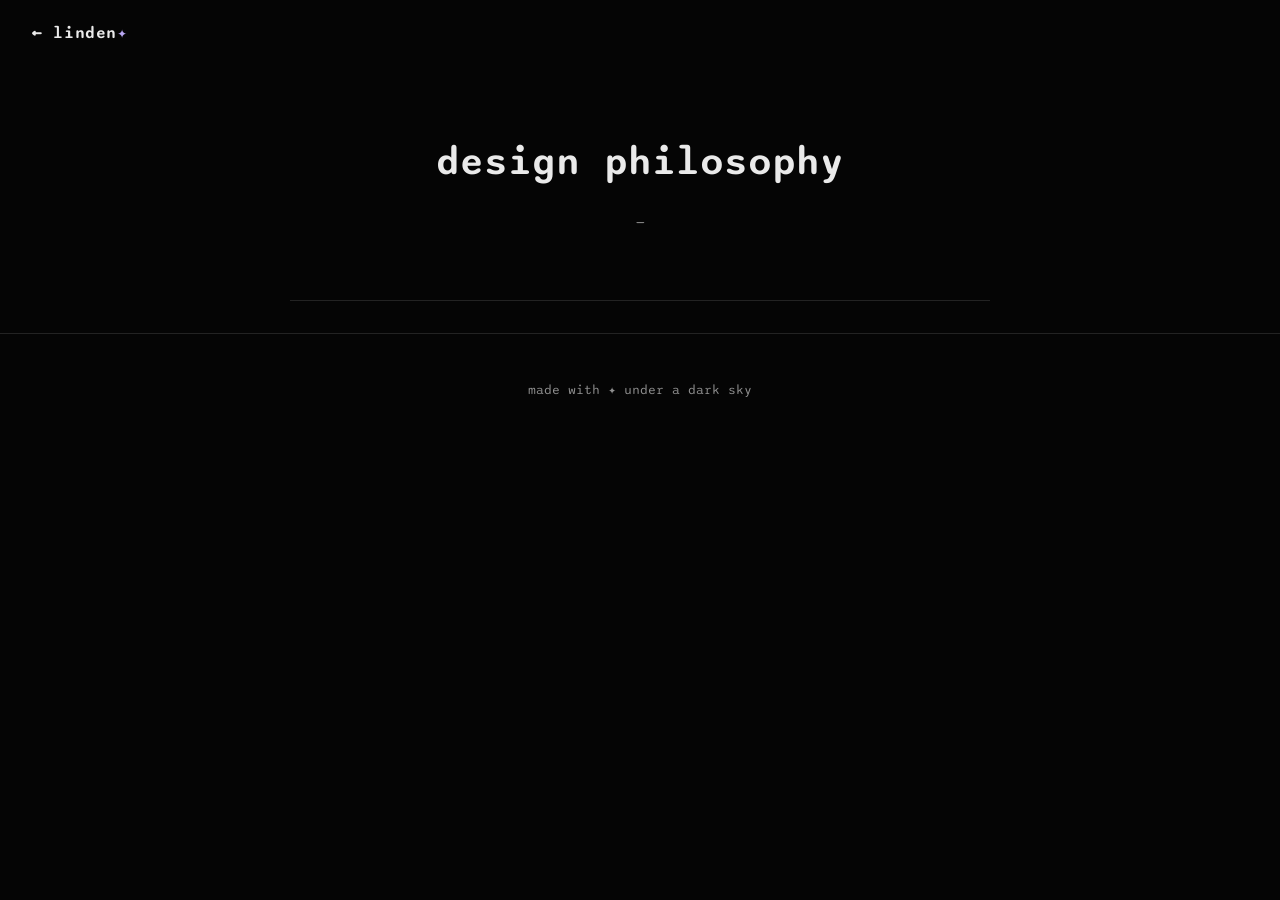
==== design-philosophy.html @ afd8b371 "portfolio base" ====
<!DOCTYPE html>
<html lang="en">
<head>
  <meta charset="UTF-8">
  <meta name="viewport" content="width=device-width, initial-scale=1.0">
  <title>design philosophy — linden</title>
  <link rel="preconnect" href="https://fonts.googleapis.com">
  <link rel="preconnect" href="https://fonts.gstatic.com" crossorigin>
  <link href="https://fonts.googleapis.com/css2?family=Sono:ital,wght,MONO@0,200..800,0..1&display=swap" rel="stylesheet">
  <link rel="stylesheet" href="style.css">
</head>
<body>

  <header class="site-header">
    <p class="site-title">
      <a href="index.html">← linden<span class="star">✦</span></a>
    </p>
  </header>

  <main>

    <section class="intro">
      <h1>design philosophy</h1>
      <p class="intro-sub">—</p>
    </section>

    <hr class="sep">

    <!--
      design philosophy content goes here later.
      keep using .section blocks like index.html if needed.
    -->

  </main>

  <footer class="site-footer">
    <p>made with ✦ under a dark sky</p>
  </footer>

</body>
</html>
---- style.css ----
/* ✦ minimal dark portfolio — Sono mono ✦ */

:root {
  --bg: #050505;          /* almost pure black */
  --text: #eaeaea;        /* light text */
  --text-dim: #8f8f8f;    /* muted grey */
  --line: #232323;        /* separator lines */
  --accent: #b9a7f2;      /* soft lavender */
  --accent-2: #f2a7cf;    /* soft pink */
}

* { box-sizing: border-box; }

html { scroll-behavior: smooth; }

body {
  margin: 0;
  min-height: 100vh;
  background: var(--bg);
  color: var(--text);
  font-family: "Sono", monospace;
  font-optical-sizing: auto;
  font-weight: 400;
  font-style: normal;
  font-variation-settings: "MONO" 1;
  line-height: 1.8;
}

.star { color: var(--accent); }

.apply-sono {
  font-family: "Sono", monospace;
  font-optical-sizing: auto;
  font-weight: 400;
  font-style: normal;
  font-variation-settings: "MONO" 1;
}

a {
  color: var(--text);
  text-decoration: none;
  transition: color 0.2s;
}

a:hover { color: var(--accent); }

/* title */
.site-header {
  padding: 1.2rem 2rem 0;
}

.site-title {
  margin: 0;
  font-weight: 600;
  letter-spacing: 0.04em;
}

/* intro */
.intro {
  max-width: 700px;
  margin: 0 auto;
  padding: 5.5rem 1.5rem 4rem;
  text-align: center;
}

.intro h1 {
  font-size: clamp(1.6rem, 4vw, 2.4rem);
  font-weight: 600;
  line-height: 1.4;
  margin: 0 0 1.2rem;
}

.intro-sub {
  color: var(--text-dim);
  margin: 0;
  font-size: 0.95rem;
}

/* line separator */
.sep {
  border: none;
  border-top: 1px solid var(--line);
  margin: 0 auto;
  max-width: 700px;
  width: calc(100% - 3rem);
}

/* project */
.project {
  max-width: 980px;
  margin: 0 auto;
  padding: 4rem 1.5rem 4rem;
}

/* top bar of the project */
.project-bar {
  display: flex;
  align-items: center;
  justify-content: space-between;
  flex-wrap: wrap;
  gap: 0.5rem 1.5rem;
  border: 1px solid var(--line);
  border-bottom: none;
  border-radius: 10px 10px 0 0;
  padding: 0.7rem 1.2rem;
  font-size: 0.88rem;
}

.project-name {
  color: var(--text-dim);
  letter-spacing: 0.05em;
}

.project-links a {
  margin-left: 1.4rem;
  color: var(--text-dim);
}

.project-links a:first-child { margin-left: 0; }

.project-links a:hover {
  color: var(--accent-2);
}

/* embed */
.project-embed {
  border: 1px solid var(--line);
  border-radius: 0 0 10px 10px;
  overflow: hidden;
}

.project-embed iframe {
  display: block;
  width: 100%;
  aspect-ratio: 16 / 9;
  border: none;
  background: #000;
}

.project-caption {
  text-align: center;
  color: var(--text-dim);
  font-size: 0.82rem;
  margin: 1rem 0 0;
}

/* footer */
.site-footer {
  border-top: 1px solid var(--line);
  margin-top: 2rem;
  padding: 2rem 1rem 3rem;
  text-align: center;
  color: var(--text-dim);
  font-size: 0.8rem;
}

/* small screens */
@media (max-width: 560px) {
  .site-header { padding: 1rem 1.2rem 0; }
  .intro { padding: 4rem 1.2rem 3rem; }
  .project { padding: 3rem 1.2rem 3rem; }
  .project-links a { margin-left: 1rem; }
}
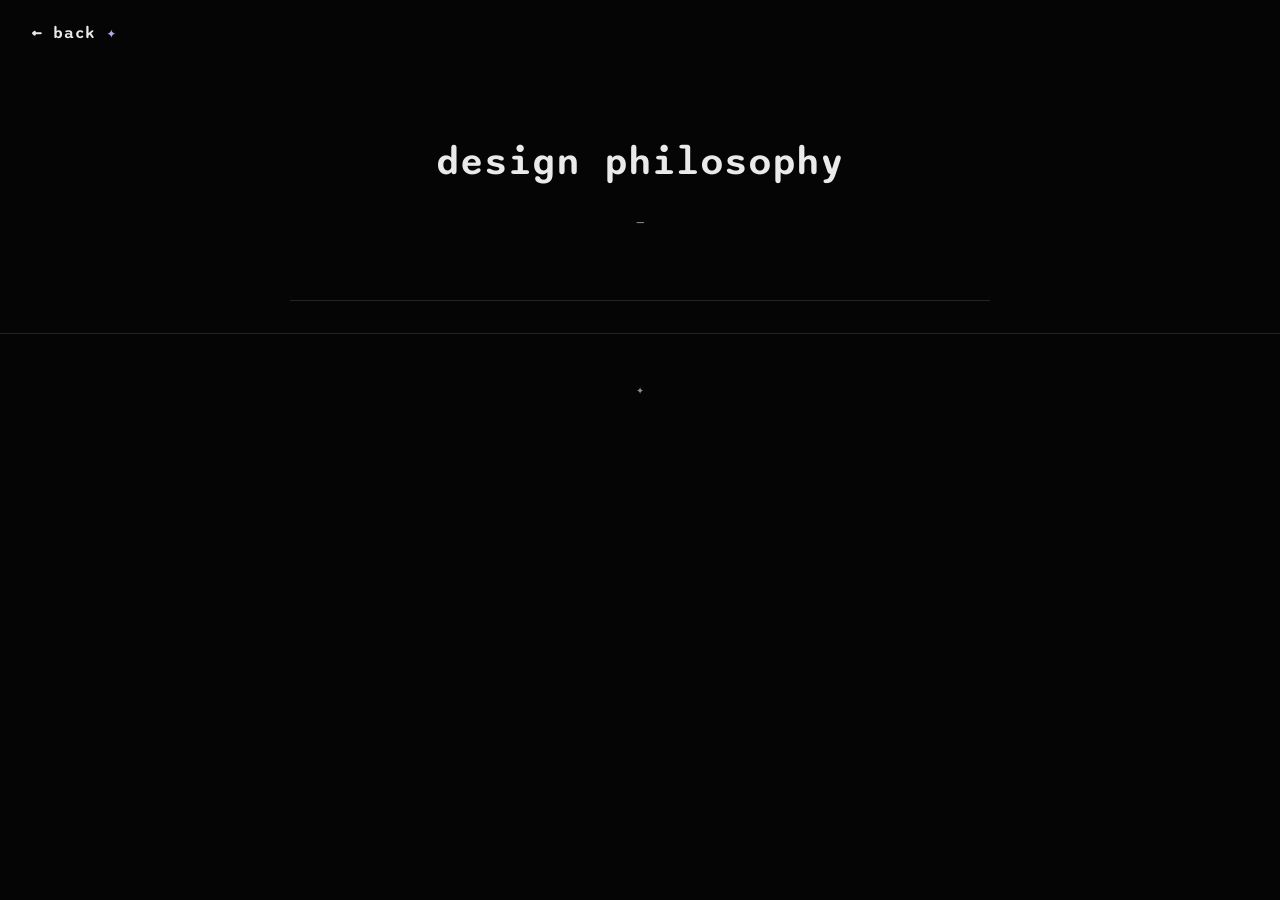
==== commit a2c18525: "titles" ====
--- a/design-philosophy.html
+++ b/design-philosophy.html
@@ -13,7 +13,7 @@
 
   <header class="site-header">
     <p class="site-title">
-      <a href="index.html">← linden<span class="star">✦</span></a>
+      <a href="index.html">← back <span class="star">✦</span></a>
     </p>
   </header>
 
@@ -34,7 +34,7 @@
   </main>
 
   <footer class="site-footer">
-    <p>made with ✦ under a dark sky</p>
+    <p>✦</p>
   </footer>
 
 </body>
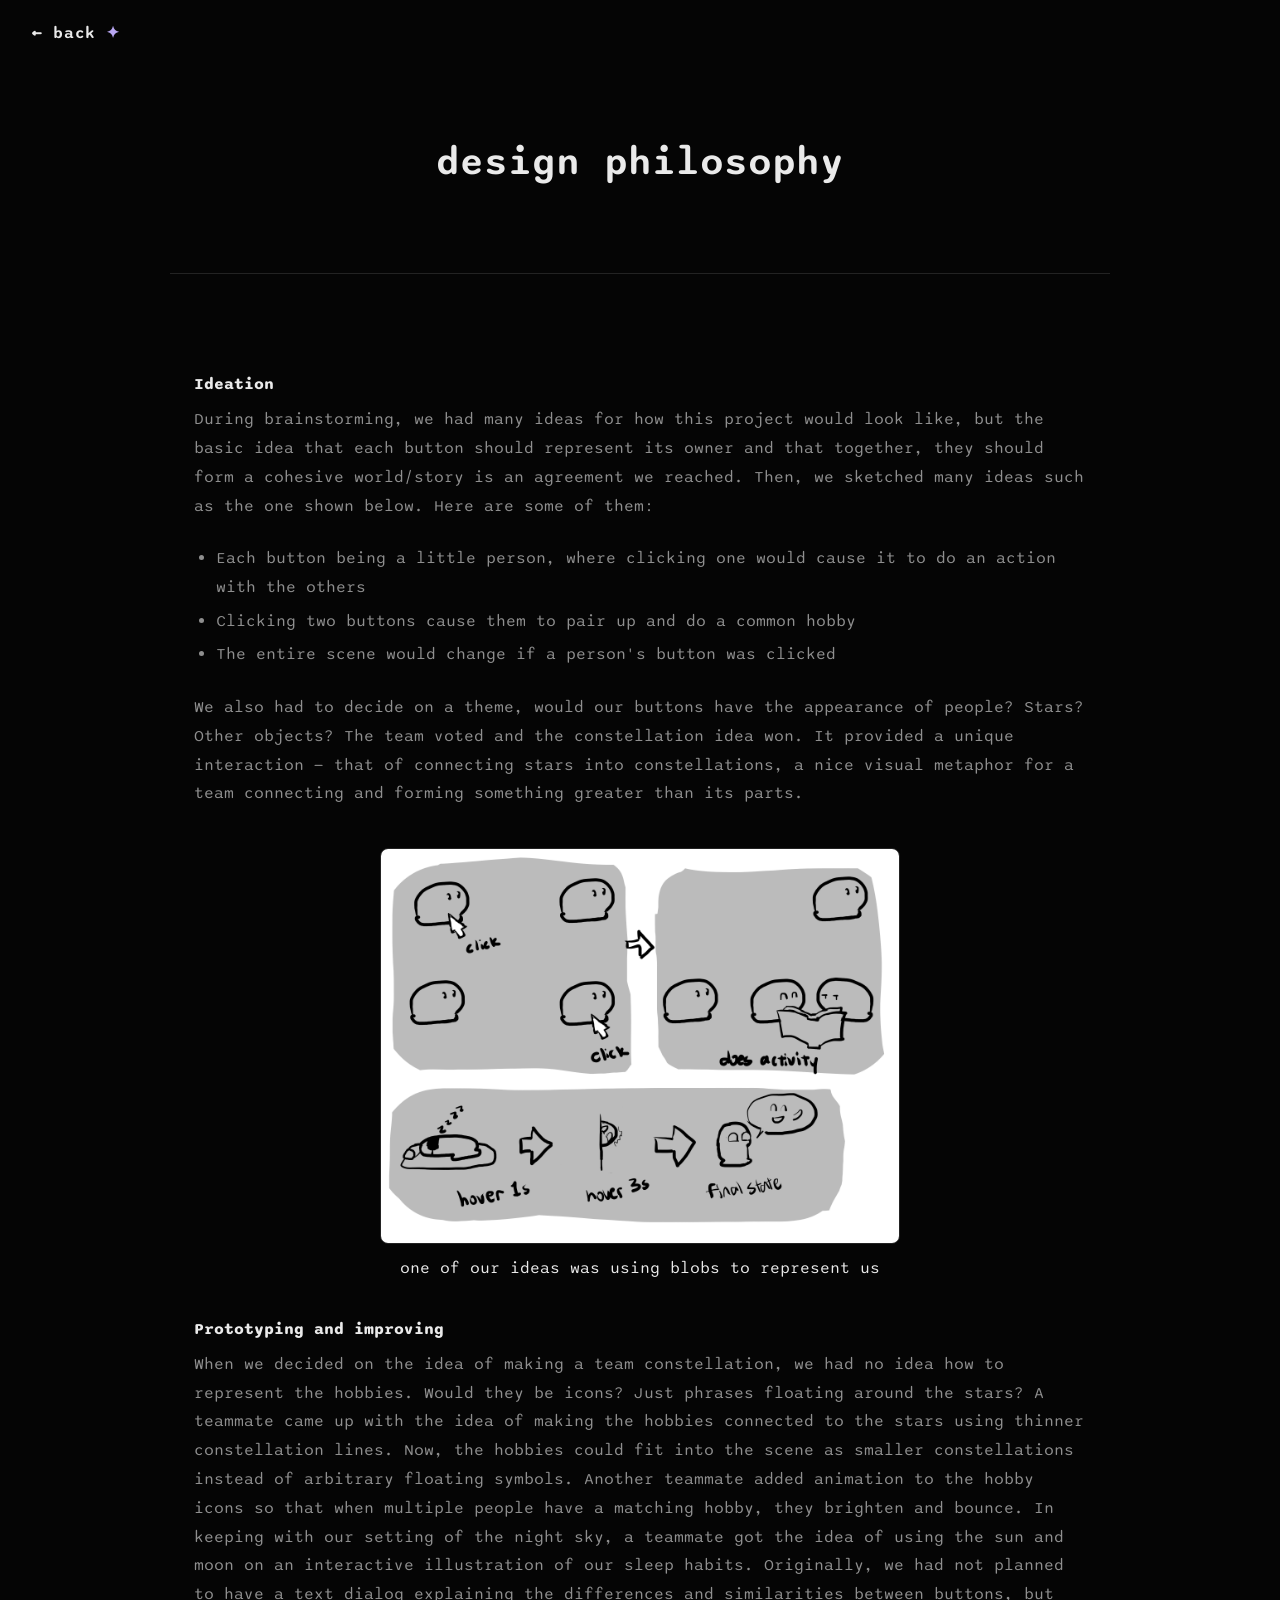
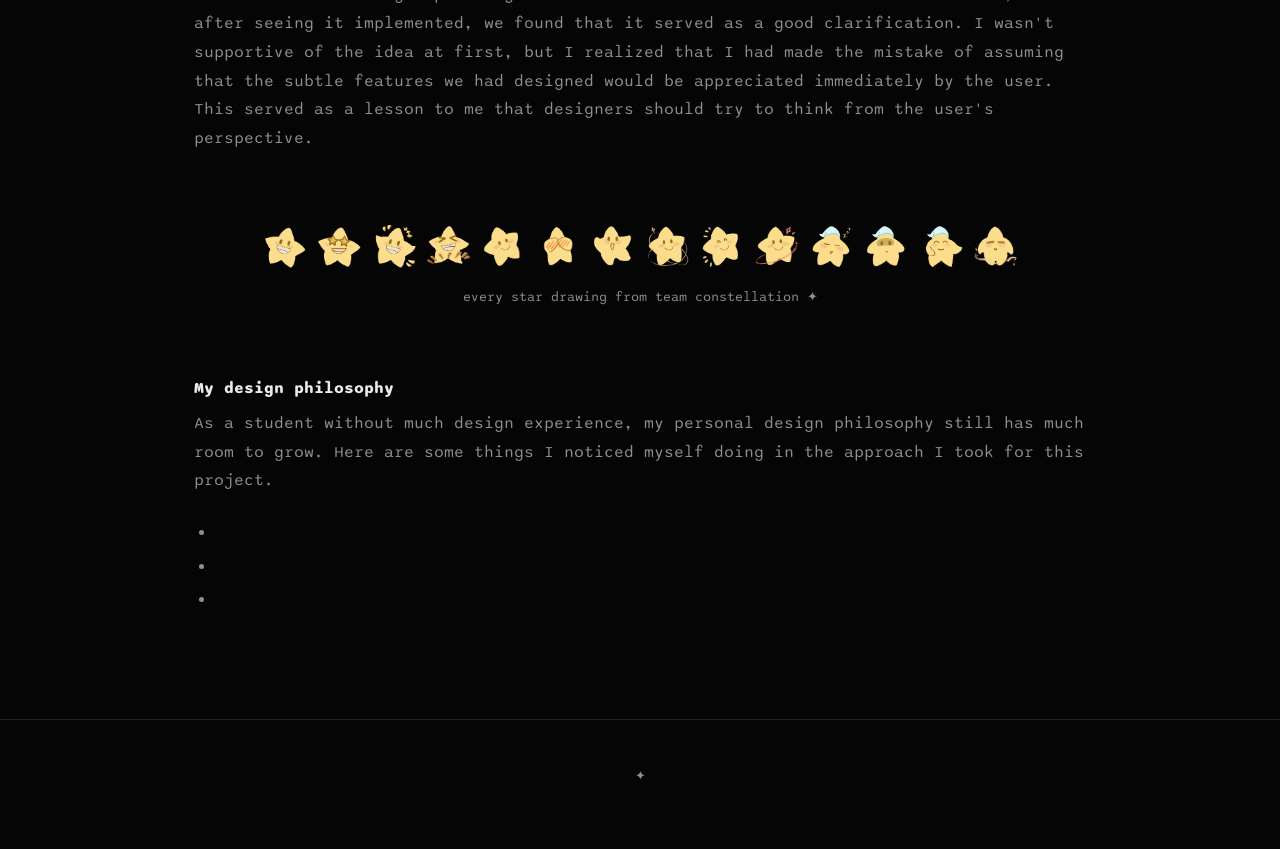
==== commit f399a841: "add design philosophy" ====
--- a/design-philosophy.html
+++ b/design-philosophy.html
@@ -7,7 +7,7 @@
   <link rel="preconnect" href="https://fonts.googleapis.com">
   <link rel="preconnect" href="https://fonts.gstatic.com" crossorigin>
   <link href="https://fonts.googleapis.com/css2?family=Sono:ital,wght,MONO@0,200..800,0..1&display=swap" rel="stylesheet">
-  <link rel="stylesheet" href="style.css">
+  <link rel="stylesheet" href="style.css?v=7">
 </head>
 <body>
 
@@ -21,15 +21,72 @@
 
     <section class="intro">
       <h1>design philosophy</h1>
-      <p class="intro-sub">—</p>
     </section>
 
-    <hr class="sep">
+    <hr class="sep sep-wide">
 
-    <!--
-      design philosophy content goes here later.
-      keep using .section blocks like index.html if needed.
-    -->
+    <section class="essay">
+      <h4>Ideation</h4>
+      <p>
+        During brainstorming, we had many ideas for how this project would look like, but the basic idea that each button should represent its owner and that together, they should form a cohesive world/story is an agreement we reached.
+        Then, we sketched many ideas such as the one shown below. Here are some of them:
+      </p>
+      <ul>
+        <li>Each button being a little person, where clicking one would cause it to do an action with the others</li>
+        <li>Clicking two buttons cause them to pair up and do a common hobby</li>
+        <li>The entire scene would change if a person's button was clicked</li>
+      </ul>
+      <p>
+        We also had to decide on a theme, would our buttons have the appearance of people? Stars? Other objects? The team voted and the constellation idea won. It provided a unique interaction — that of connecting stars into constellations, a nice visual metaphor for a team connecting and forming something greater than its parts.
+      </p>
+      <figure class="essay-figure">
+        <img src="projects/team-constellation/images/CPSC581PROJ1-1.png" alt="Project 1 design sketch">
+        <figcaption>one of our ideas was using blobs to represent us</figcaption>
+      </figure>
+      
+      <h4>Prototyping and improving</h4>
+      <p>
+        When we decided on the idea of making a team constellation, we had no idea how to represent the hobbies. Would they be icons? Just phrases floating around the stars?
+        A teammate came up with the idea of making the hobbies connected to the stars using thinner constellation lines. Now, the hobbies could fit into the scene as smaller constellations instead of arbitrary floating symbols.
+        Another teammate added animation to the hobby icons so that when multiple people have a matching hobby, they brighten and bounce.
+        In keeping with our setting of the night sky, a teammate got the idea of using the sun and moon on an interactive illustration of our sleep habits.
+        Originally, we had not planned to have a text dialog explaining the differences and similarities between buttons, but after seeing it implemented, we found that it served as a good clarification.
+        I wasn't supportive of the idea at first, but I realized that I had made the mistake of assuming that the subtle features we had designed would be appreciated immediately by the user. This served as a lesson to me that designers should try to think from the user's perspective.
+      </p>
+
+      
+
+      <figure class="star-lineup">
+        <div class="thumbnail-strip">
+          <img src="projects/team-constellation/images/ishika1.png" alt="Ishika star frame 1">
+          <img src="projects/team-constellation/images/ishika2.png" alt="Ishika star frame 2">
+          <img src="projects/team-constellation/images/ishika3.png" alt="Ishika star frame 3">
+          <img src="projects/team-constellation/images/ishika4.png" alt="Ishika star frame 4">
+          <img src="projects/team-constellation/images/uta1.png" alt="Utaha star frame 1">
+          <img src="projects/team-constellation/images/uta2.png" alt="Utaha star frame 2">
+          <img src="projects/team-constellation/images/uta3.png" alt="Utaha star frame 3">
+          <img src="projects/team-constellation/images/uta4.png" alt="Utaha star frame 4">
+          <img src="projects/team-constellation/images/yasmin2.png" alt="Yasmin star frame 1">
+          <img src="projects/team-constellation/images/yasmin4.png" alt="Yasmin star frame 2">
+          <img src="projects/team-constellation/images/linden1.png" alt="Linden star frame 1">
+          <img src="projects/team-constellation/images/linden2.png" alt="Linden star frame 2">
+          <img src="projects/team-constellation/images/linden3.png" alt="Linden star frame 3">
+          <img src="projects/team-constellation/images/linden4.png" alt="Linden star frame 4">
+        </div>
+        <figcaption>every star drawing from team constellation ✦</figcaption>
+      </figure>
+
+      <h4>My design philosophy</h4>
+      <p>
+        As a student without much design experience, my personal design philosophy still has much room to grow.
+        Here are some things I noticed myself doing in the approach I took for this project.
+      </p>
+      <ul>
+        <li></li>
+        <li></li>
+        <li></li>
+      </ul>
+    </section>
 
   </main>
 
--- a/style.css
+++ b/style.css
@@ -144,6 +144,93 @@
   margin: 1rem 0 0;
 }
 
+/* essay page (design philosophy) */
+.essay {
+  max-width: 940px;
+  margin: 0 auto;
+  padding: 4rem 1.5rem 3rem;
+}
+
+.sep-wide { max-width: 940px; }
+
+.essay p {
+  color: var(--text-dim);
+  margin: 0 0 1.5rem;
+}
+
+.essay ul,
+.essay ol,
+.essay li {
+  color: var(--text-dim);
+}
+
+/* image below the paragraphs */
+.essay-figure {
+  text-align: center;
+  margin: 2.5rem 0 0;
+}
+
+.essay-figure img {
+  width: min(520px, 100%);
+  height: auto;
+  border: 1px solid var(--line);
+  border-radius: 8px;
+}
+
+/* essay headings + list spacing */
+.essay h4 {
+  color: var(--text);
+  margin: 2rem 0 0.4rem;
+}
+
+.essay ul {
+  padding-left: 1.4rem;
+  margin: 0 0 1.5rem;
+}
+
+.essay li {
+  margin: 0 0 0.3rem;
+}
+
+/* horizontal thumbnail strip of all star drawings */
+/* breaks out of the text column to use the full page width */
+.star-lineup {
+  text-align: center;
+  margin: 4rem calc(-50vw + 50%);
+}
+
+.thumbnail-strip {
+  display: flex;
+  flex-wrap: nowrap;
+  align-items: flex-end;
+  justify-content: center;
+  overflow-x: auto;
+  padding: 0.5rem 1rem;
+  scrollbar-width: thin;
+  scrollbar-color: var(--line) transparent;
+}
+
+.thumbnail-strip img {
+  flex: 0 0 auto;
+  width: clamp(32px, 3.4vw, 48px);
+  height: auto;
+  margin-right: clamp(0.25rem, 1vw, 0.7rem);
+  transition: transform 0.25s ease;
+}
+
+.thumbnail-strip img:last-of-type { margin-right: 0; }
+
+.thumbnail-strip img:hover {
+  transform: translateY(-4px);
+}
+
+.star-lineup figcaption {
+  text-align: center;
+  color: var(--text-dim);
+  font-size: 0.82rem;
+  padding-top: 0.6rem;
+}
+
 /* footer */
 .site-footer {
   border-top: 1px solid var(--line);
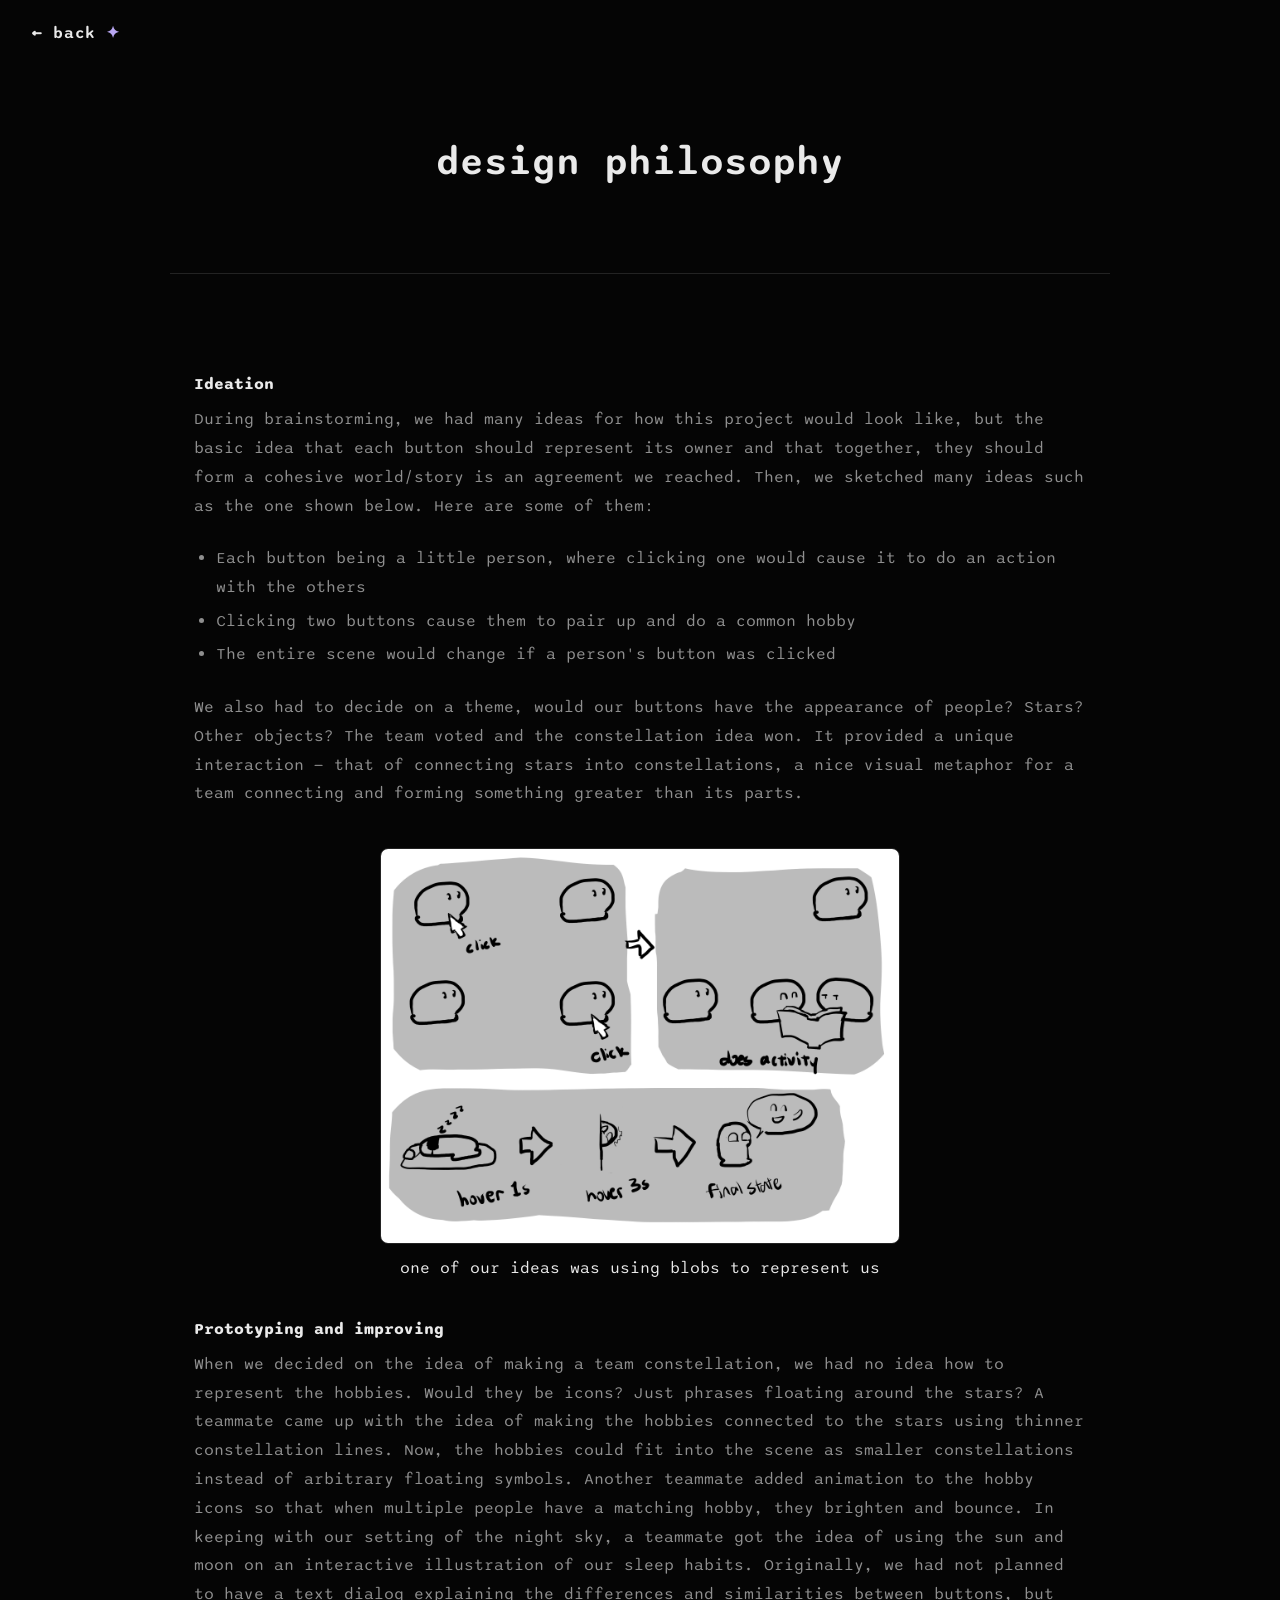
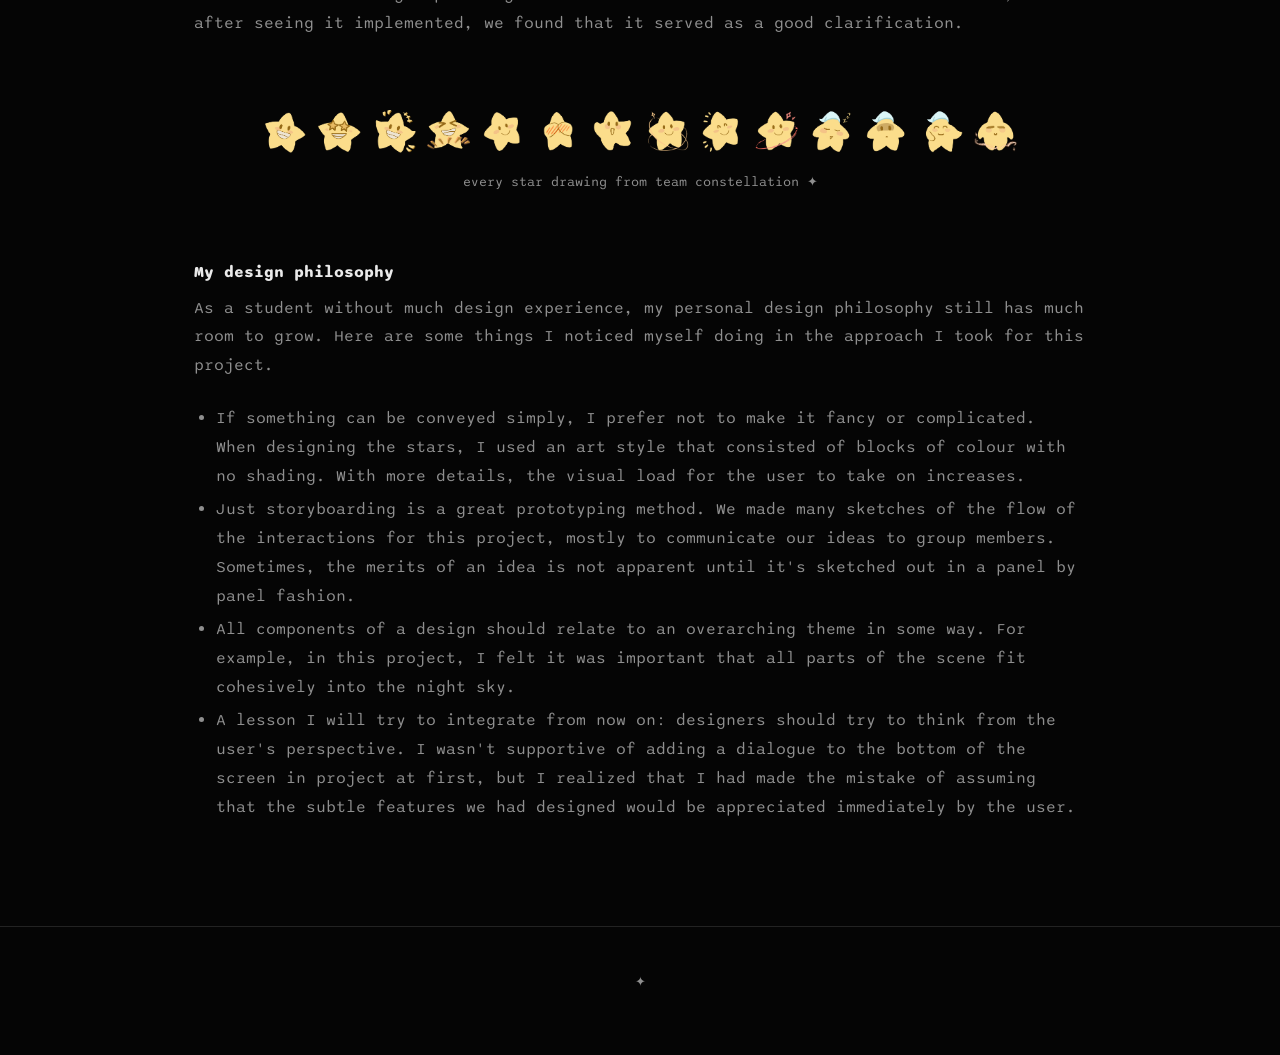
==== commit 9b9c3806: "add more design philosophy and genai usage note" ====
--- a/design-philosophy.html
+++ b/design-philosophy.html
@@ -51,7 +51,7 @@
         Another teammate added animation to the hobby icons so that when multiple people have a matching hobby, they brighten and bounce.
         In keeping with our setting of the night sky, a teammate got the idea of using the sun and moon on an interactive illustration of our sleep habits.
         Originally, we had not planned to have a text dialog explaining the differences and similarities between buttons, but after seeing it implemented, we found that it served as a good clarification.
-        I wasn't supportive of the idea at first, but I realized that I had made the mistake of assuming that the subtle features we had designed would be appreciated immediately by the user. This served as a lesson to me that designers should try to think from the user's perspective.
+        
       </p>
 
       
@@ -82,9 +82,11 @@
         Here are some things I noticed myself doing in the approach I took for this project.
       </p>
       <ul>
-        <li></li>
-        <li></li>
-        <li></li>
+        <li>If something can be conveyed simply, I prefer not to make it fancy or complicated. When designing the stars, I used an art style that consisted of blocks of colour with no shading. With more details, the visual load for the user to take on increases.</li>
+        <li>Just storyboarding is a great prototyping method. We made many sketches of the flow of the interactions for this project, mostly to communicate our ideas to group members. Sometimes, the merits of an idea is not apparent until it's sketched out in a panel by panel fashion.</li>
+        <li>All components of a design should relate to an overarching theme in some way. For example, in this project, I felt it was important that all parts of the scene fit cohesively into the night sky.</li>
+        <li>A lesson I will try to integrate from now on: designers should try to think from the user's perspective. I wasn't supportive of adding a dialogue to the bottom of the screen in project at first, but I realized that I had made the mistake of assuming that the subtle features we had designed would be appreciated immediately by the user.</li>
+
       </ul>
     </section>
 
